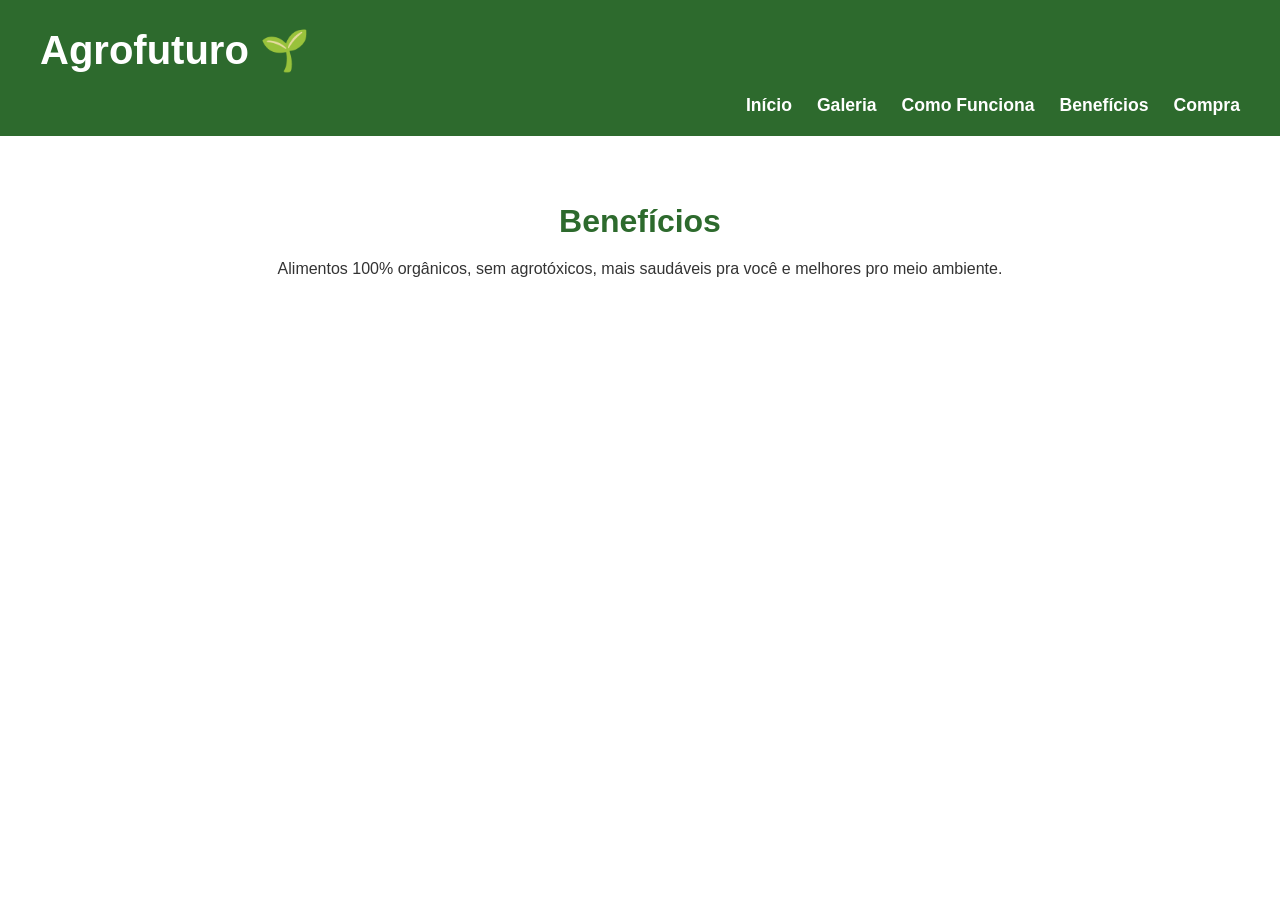
==== beneficios.html @ d50f1926 "Update beneficios.html" ====
<!DOCTYPE html>
<html lang="pt-br">
<head>
  <meta charset="UTF-8">
  <title>Benefícios - Agrofuturo</title>
  <link rel="stylesheet" href="style.css">
</head>
<body>
  <header>
    <div class="header-top">
      <h1>Agrofuturo 🌱</h1>
      <div class="espaco-logo"></div>
    </div>
    <nav>
      <a href="index.html">Início</a>
      <a href="galeria.html">Galeria</a>
      <a href="como-funciona.html">Como Funciona</a>
      <a href="beneficios.html">Benefícios</a>
      <a href="compra.html">Compra</a>
    </nav>
  </header>
  <main class="container">
    <h2>Benefícios</h2>
    <p>Alimentos 100% orgânicos, sem agrotóxicos, mais saudáveis pra você e melhores pro meio ambiente.</p>
  </main>
</body>
</html>
---- style.css ----
* { box-sizing: border-box; }
body {
  margin: 0;
  font-family: Arial, sans-serif;
  background: #fff;
  color: #333;
}

header {
  background: #2d6a2d;
  padding: 20px 40px;
}
.header-top {
  max-width: 1200px;
  margin: 0 auto;
  display: flex;
  justify-content: space-between;
  align-items: center;
}
header h1 {
  color: white;
  margin: 0;
  font-size: 2.5em;
  display: flex;
  align-items: center;
  gap: 10px;
}
.espaco-logo {
  width: 150px;
  height: 60px;
  background: transparent;
}
header nav {
  display: flex;
  justify-content: flex-end;
  gap: 25px;
  margin-top: 15px;
}
header nav a {
  color: white;
  text-decoration: none;
  font-size: 1.1em;
  font-weight: bold;
}
header nav a:hover { text-decoration: underline; }

.banner {
  width: 100%;
  height: 50vh;
  background: #f0f0f0;
  display: block;
}

.container {
  max-width: 1200px;
  margin: 0 auto;
  padding: 40px 20px;
  text-align: center;
}
.container h2 {
  color: #2d6a2d;
  font-size: 2em;
  margin-bottom: 20px;
}

.titulo-galeria {
  display: flex;
  justify-content: center;
  align-items: center;
  gap: 15px;
  margin: 30px 0;
}
.titulo-galeria h2 { font-size: 2.2em; color: #2d6a2d; margin: 0; }
.titulo-galeria span { font-size: 2.8em; }

.galeria {
  display: grid;
  grid-template-columns: repeat(3, 1fr);
  gap: 20px;
  margin-top: 30px;
}
.galeria img {
  width: 100%;
  height: 250px;
  object-fit: cover;
  border-radius: 8px;
}
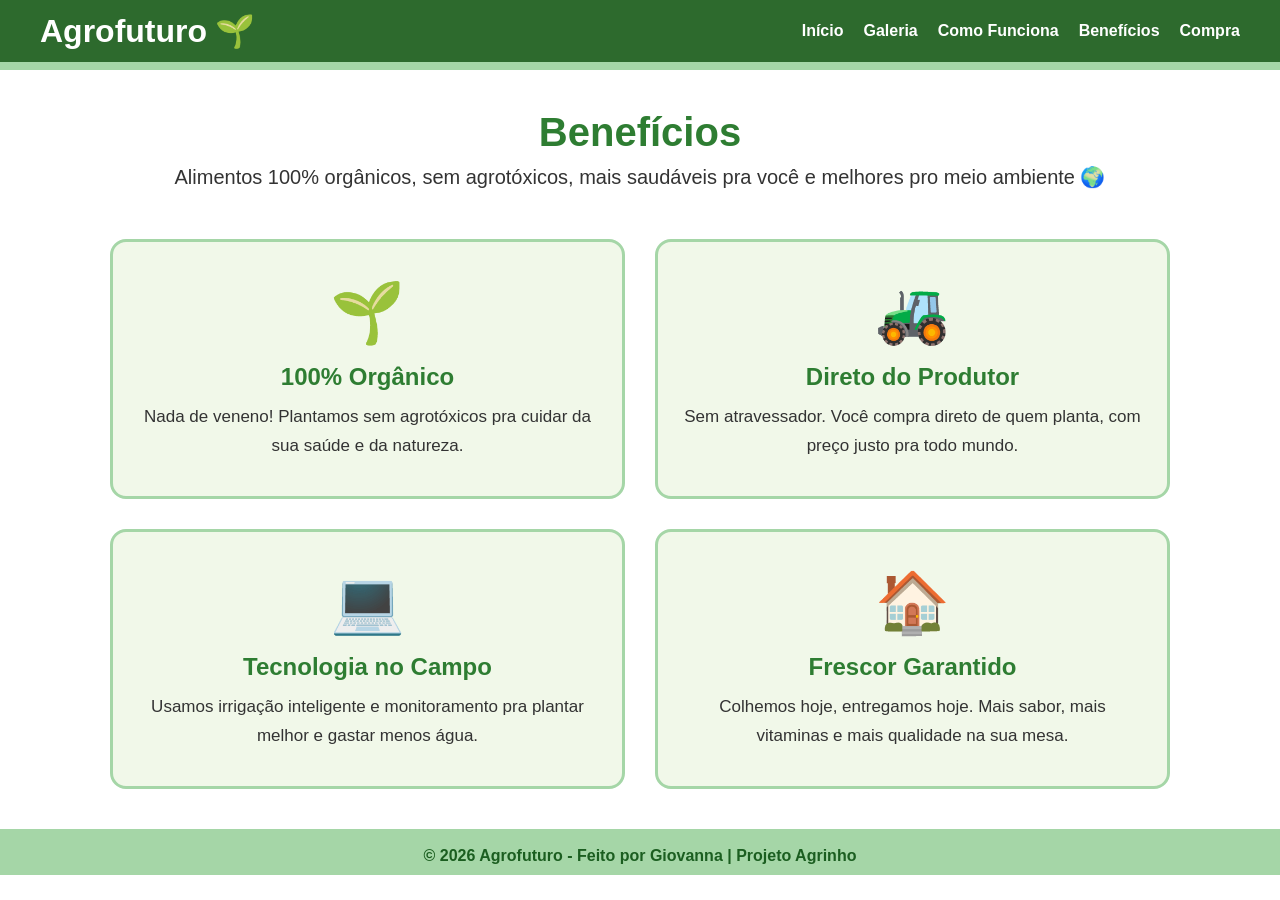
==== commit b5d9e88c: "Update beneficios.html" ====
--- a/beneficios.html
+++ b/beneficios.html
@@ -2,14 +2,85 @@
 <html lang="pt-br">
 <head>
   <meta charset="UTF-8">
+  <meta name="viewport" content="width=device-width, initial-scale=1.0">
   <title>Benefícios - Agrofuturo</title>
   <link rel="stylesheet" href="style.css">
+  <style>
+    body { margin: 0; }
+    .linha-verde-topo {
+      width: 100%;
+      height: 8px;
+      background: #a5d6a7;
+      margin: 0;
+    }
+    .beneficios-container {
+      max-width: 1100px;
+      margin: 40px auto;
+      padding: 0 20px;
+      text-align: center;
+    }
+    .beneficios-container h2 {
+      color: #2e7d32;
+      font-size: 40px;
+      margin-bottom: 10px;
+    }
+    .beneficios-container > p {
+      font-size: 20px;
+      margin-bottom: 50px;
+      color: #333;
+      font-weight: 500;
+    }
+    .grid-beneficios {
+      display: grid;
+      grid-template-columns: repeat(2, 1fr); /* 2x2 = 4 caixas */
+      gap: 30px;
+    }
+    .card-beneficio {
+      background: #f1f8e9;
+      padding: 35px 25px;
+      border-radius: 16px;
+      border: 3px solid #a5d6a7;
+      transition: transform 0.3s ease;
+    }
+    .card-beneficio:hover {
+      transform: scale(1.05); /* Aumenta ao passar o mouse igual a galeria */
+    }
+    .card-beneficio span {
+      font-size: 60px; /* Emoji grande igual você quer */
+      display: block;
+      margin-bottom: 15px;
+    }
+    .card-beneficio h3 {
+      color: #2e7d32;
+      font-size: 24px;
+      margin-bottom: 12px;
+    }
+    .card-beneficio p {
+      font-size: 17px;
+      color: #333;
+      line-height: 1.7;
+    }
+    header .logo { display: flex; align-items: center; gap: 10px; }
+    header .logo h1::after { content: " 🌱"; }
+    .linha-verde {
+      width: 100%;
+      height: 8px;
+      background: #a5d6a7;
+      margin-top: 40px;
+    }
+    footer {
+      background: #a5d6a7;
+      text-align: center;
+      padding: 10px;
+      color: #1b5e20;
+      font-weight: bold;
+    }
+  </style>
 </head>
 <body>
   <header>
-    <div class="header-top">
-      <h1>Agrofuturo 🌱</h1>
-      <div class="espaco-logo"></div>
+    <div class="logo">
+      <h1>Agrofuturo</h1>
     </div>
     <nav>
       <a href="index.html">Início</a>
@@ -19,9 +90,46 @@
       <a href="compra.html">Compra</a>
     </nav>
   </header>
-  <main class="container">
-    <h2>Benefícios</h2>
-    <p>Alimentos 100% orgânicos, sem agrotóxicos, mais saudáveis pra você e melhores pro meio ambiente.</p>
+  
+  <div class="linha-verde-topo"></div>
+
+  <main>
+    <div class="beneficios-container">
+      <h2>Benefícios</h2>
+      <p>Alimentos 100% orgânicos, sem agrotóxicos, mais saudáveis pra você e melhores pro meio ambiente 🌍</p>
+
+      <div class="grid-beneficios">
+        <div class="card-beneficio">
+          <span>🌱</span>
+          <h3>100% Orgânico</h3>
+          <p>Nada de veneno! Plantamos sem agrotóxicos pra cuidar da sua saúde e da natureza.</p>
+        </div>
+
+        <div class="card-beneficio">
+          <span>🚜</span>
+          <h3>Direto do Produtor</h3>
+          <p>Sem atravessador. Você compra direto de quem planta, com preço justo pra todo mundo.</p>
+        </div>
+
+        <div class="card-beneficio">
+          <span>💻</span>
+          <h3>Tecnologia no Campo</h3>
+          <p>Usamos irrigação inteligente e monitoramento pra plantar melhor e gastar menos água.</p>
+        </div>
+
+        <div class="card-beneficio">
+          <span>🏠</span>
+          <h3>Frescor Garantido</h3>
+          <p>Colhemos hoje, entregamos hoje. Mais sabor, mais vitaminas e mais qualidade na sua mesa.</p>
+        </div>
+      </div>
+    </div>
+
+    <div class="linha-verde"></div>
   </main>
+  
+  <footer>
+    <p>© 2026 Agrofuturo - Feito por Giovanna | Projeto Agrinho</p>
+  </footer>
 </body>
 </html>
--- a/style.css
+++ b/style.css
@@ -1,6 +1,5 @@
-* { box-sizing: border-box; }
+* { box-sizing: border-box; margin: 0; padding: 0; }
 body {
-  margin: 0;
   font-family: Arial, sans-serif;
   background: #fff;
   color: #333;
@@ -8,80 +7,32 @@
 
 header {
   background: #2d6a2d;
-  padding: 20px 40px;
-}
-.header-top {
-  max-width: 1200px;
-  margin: 0 auto;
+  padding: 12px 40px; /* header menor */
   display: flex;
   justify-content: space-between;
   align-items: center;
 }
 header h1 {
   color: white;
-  margin: 0;
-  font-size: 2.5em;
+  font-size: 2em; /* tamanho menor */
   display: flex;
   align-items: center;
-  gap: 10px;
-}
-.espaco-logo {
-  width: 150px;
-  height: 60px;
-  background: transparent;
+  gap: 8px;
 }
 header nav {
   display: flex;
-  justify-content: flex-end;
-  gap: 25px;
-  margin-top: 15px;
+  gap: 20px;
 }
 header nav a {
   color: white;
   text-decoration: none;
-  font-size: 1.1em;
+  font-size: 1em;
   font-weight: bold;
 }
 header nav a:hover { text-decoration: underline; }
 
 .banner {
   width: 100%;
-  height: 50vh;
+  height: 40vh; /* foto menor, antes tava 50vh */
   background: #f0f0f0;
-  display: block;
 }
-
-.container {
-  max-width: 1200px;
-  margin: 0 auto;
-  padding: 40px 20px;
-  text-align: center;
-}
-.container h2 {
-  color: #2d6a2d;
-  font-size: 2em;
-  margin-bottom: 20px;
-}
-
-.titulo-galeria {
-  display: flex;
-  justify-content: center;
-  align-items: center;
-  gap: 15px;
-  margin: 30px 0;
-}
-.titulo-galeria h2 { font-size: 2.2em; color: #2d6a2d; margin: 0; }
-.titulo-galeria span { font-size: 2.8em; }
-
-.galeria {
-  display: grid;
-  grid-template-columns: repeat(3, 1fr);
-  gap: 20px;
-  margin-top: 30px;
-}
-.galeria img {
-  width: 100%;
-  height: 250px;
-  object-fit: cover;
-  border-radius: 8px;
-}
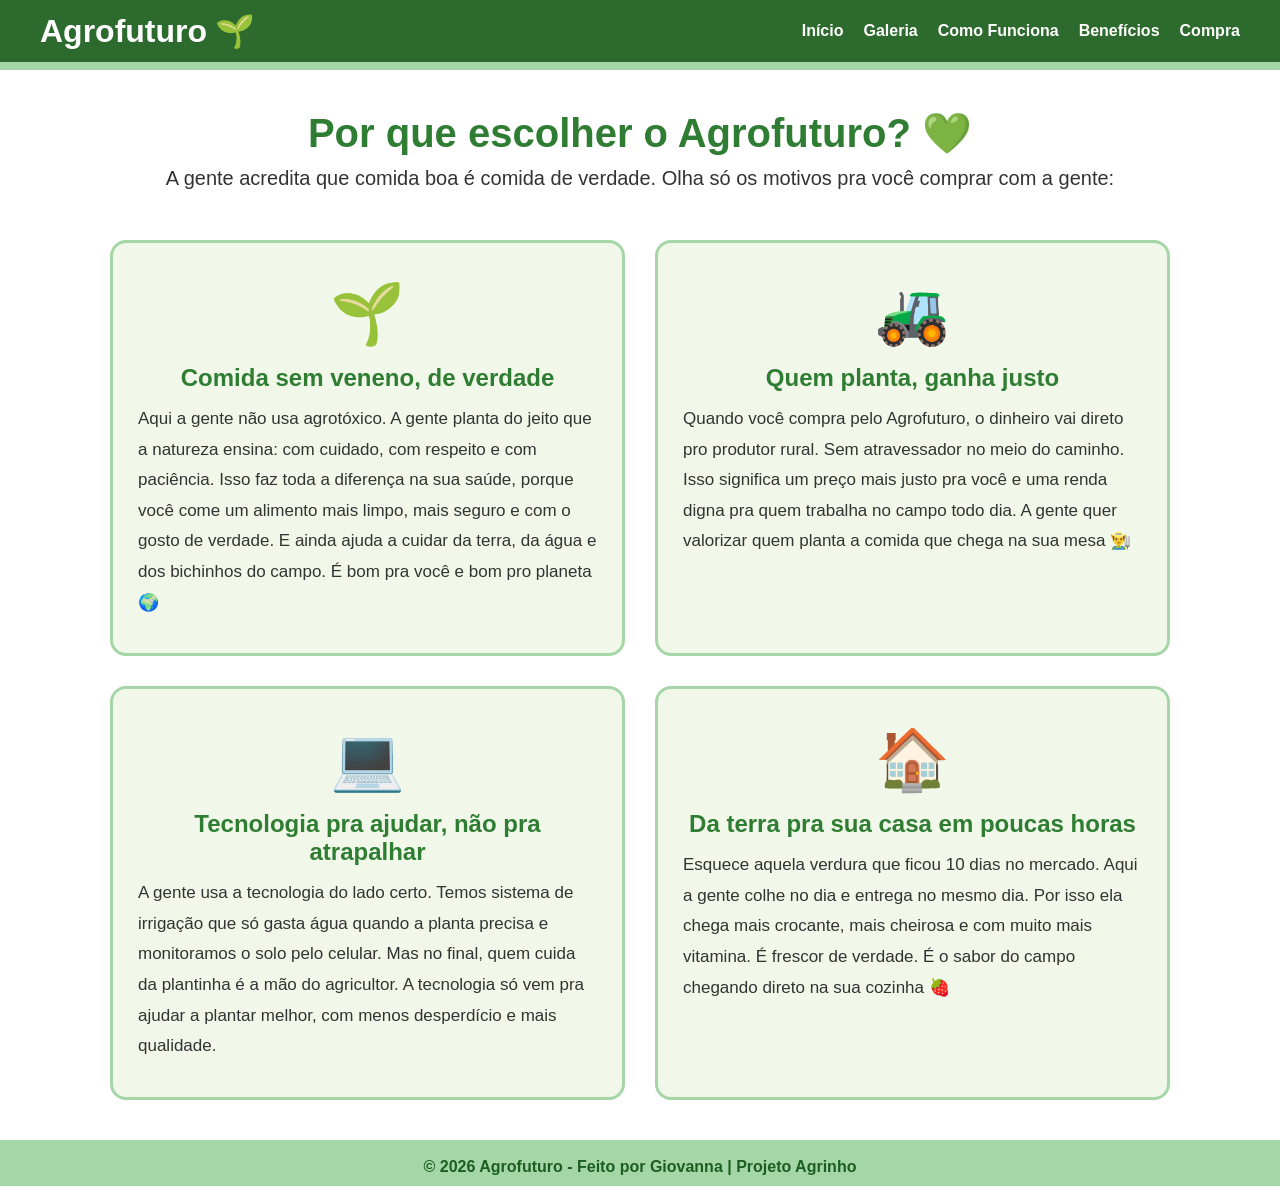
==== commit e5600a33: "Update beneficios.html" ====
--- a/beneficios.html
+++ b/beneficios.html
@@ -32,7 +32,7 @@
     }
     .grid-beneficios {
       display: grid;
-      grid-template-columns: repeat(2, 1fr); /* 2x2 = 4 caixas */
+      grid-template-columns: repeat(2, 1fr);
       gap: 30px;
     }
     .card-beneficio {
@@ -41,24 +41,27 @@
       border-radius: 16px;
       border: 3px solid #a5d6a7;
       transition: transform 0.3s ease;
+      text-align: left; /* Texto alinhado pra ficar mais natural */
     }
     .card-beneficio:hover {
-      transform: scale(1.05); /* Aumenta ao passar o mouse igual a galeria */
+      transform: scale(1.03);
     }
     .card-beneficio span {
-      font-size: 60px; /* Emoji grande igual você quer */
+      font-size: 60px;
       display: block;
+      text-align: center;
       margin-bottom: 15px;
     }
     .card-beneficio h3 {
       color: #2e7d32;
       font-size: 24px;
       margin-bottom: 12px;
+      text-align: center;
     }
     .card-beneficio p {
       font-size: 17px;
       color: #333;
-      line-height: 1.7;
+      line-height: 1.8; /* Mais espaço entre linhas pra ficar mais leve */
     }
     header .logo { display: flex; align-items: center; gap: 10px; }
     header .logo h1::after { content: " 🌱"; }
@@ -95,32 +98,32 @@
 
   <main>
     <div class="beneficios-container">
-      <h2>Benefícios</h2>
-      <p>Alimentos 100% orgânicos, sem agrotóxicos, mais saudáveis pra você e melhores pro meio ambiente 🌍</p>
+      <h2>Por que escolher o Agrofuturo? 💚</h2>
+      <p>A gente acredita que comida boa é comida de verdade. Olha só os motivos pra você comprar com a gente:</p>
 
       <div class="grid-beneficios">
         <div class="card-beneficio">
           <span>🌱</span>
-          <h3>100% Orgânico</h3>
-          <p>Nada de veneno! Plantamos sem agrotóxicos pra cuidar da sua saúde e da natureza.</p>
+          <h3>Comida sem veneno, de verdade</h3>
+          <p>Aqui a gente não usa agrotóxico. A gente planta do jeito que a natureza ensina: com cuidado, com respeito e com paciência. Isso faz toda a diferença na sua saúde, porque você come um alimento mais limpo, mais seguro e com o gosto de verdade. E ainda ajuda a cuidar da terra, da água e dos bichinhos do campo. É bom pra você e bom pro planeta 🌍</p>
         </div>
 
         <div class="card-beneficio">
           <span>🚜</span>
-          <h3>Direto do Produtor</h3>
-          <p>Sem atravessador. Você compra direto de quem planta, com preço justo pra todo mundo.</p>
+          <h3>Quem planta, ganha justo</h3>
+          <p>Quando você compra pelo Agrofuturo, o dinheiro vai direto pro produtor rural. Sem atravessador no meio do caminho. Isso significa um preço mais justo pra você e uma renda digna pra quem trabalha no campo todo dia. A gente quer valorizar quem planta a comida que chega na sua mesa 👨‍🌾</p>
         </div>
 
         <div class="card-beneficio">
           <span>💻</span>
-          <h3>Tecnologia no Campo</h3>
-          <p>Usamos irrigação inteligente e monitoramento pra plantar melhor e gastar menos água.</p>
+          <h3>Tecnologia pra ajudar, não pra atrapalhar</h3>
+          <p>A gente usa a tecnologia do lado certo. Temos sistema de irrigação que só gasta água quando a planta precisa e monitoramos o solo pelo celular. Mas no final, quem cuida da plantinha é a mão do agricultor. A tecnologia só vem pra ajudar a plantar melhor, com menos desperdício e mais qualidade.</p>
         </div>
 
         <div class="card-beneficio">
           <span>🏠</span>
-          <h3>Frescor Garantido</h3>
-          <p>Colhemos hoje, entregamos hoje. Mais sabor, mais vitaminas e mais qualidade na sua mesa.</p>
+          <h3>Da terra pra sua casa em poucas horas</h3>
+          <p>Esquece aquela verdura que ficou 10 dias no mercado. Aqui a gente colhe no dia e entrega no mesmo dia. Por isso ela chega mais crocante, mais cheirosa e com muito mais vitamina. É frescor de verdade. É o sabor do campo chegando direto na sua cozinha 🍓</p>
         </div>
       </div>
     </div>
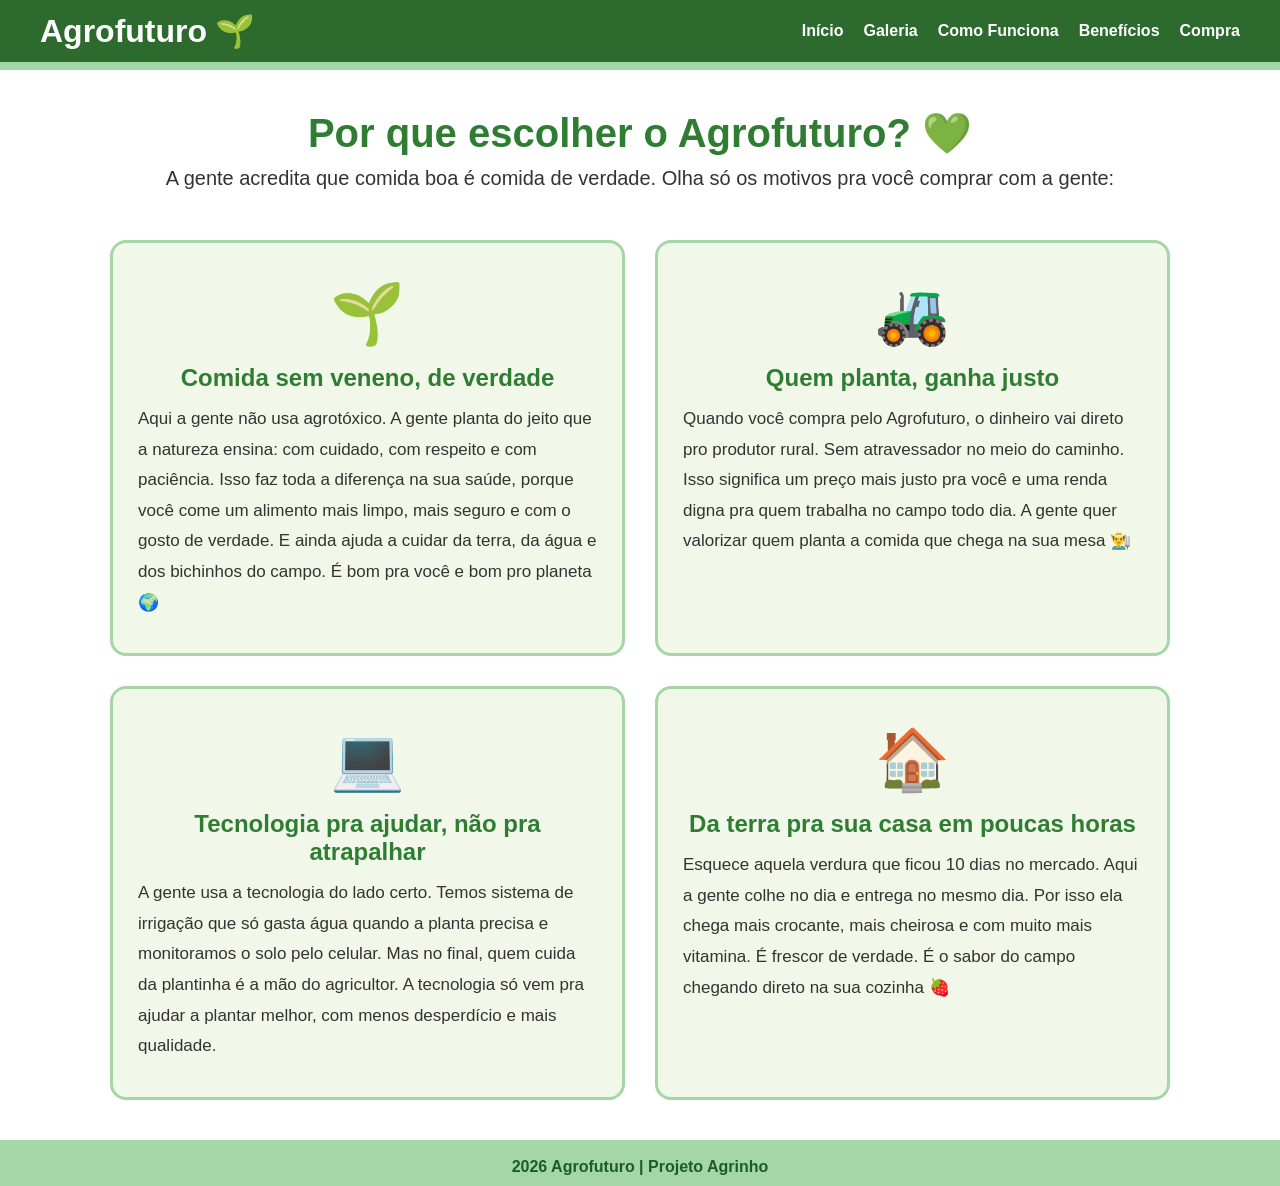
==== commit 4699b817: "Update beneficios.html" ====
--- a/beneficios.html
+++ b/beneficios.html
@@ -132,7 +132,7 @@
   </main>
   
   <footer>
-    <p>© 2026 Agrofuturo - Feito por Giovanna | Projeto Agrinho</p>
+    <p>2026 Agrofuturo | Projeto Agrinho</p>
   </footer>
 </body>
 </html>
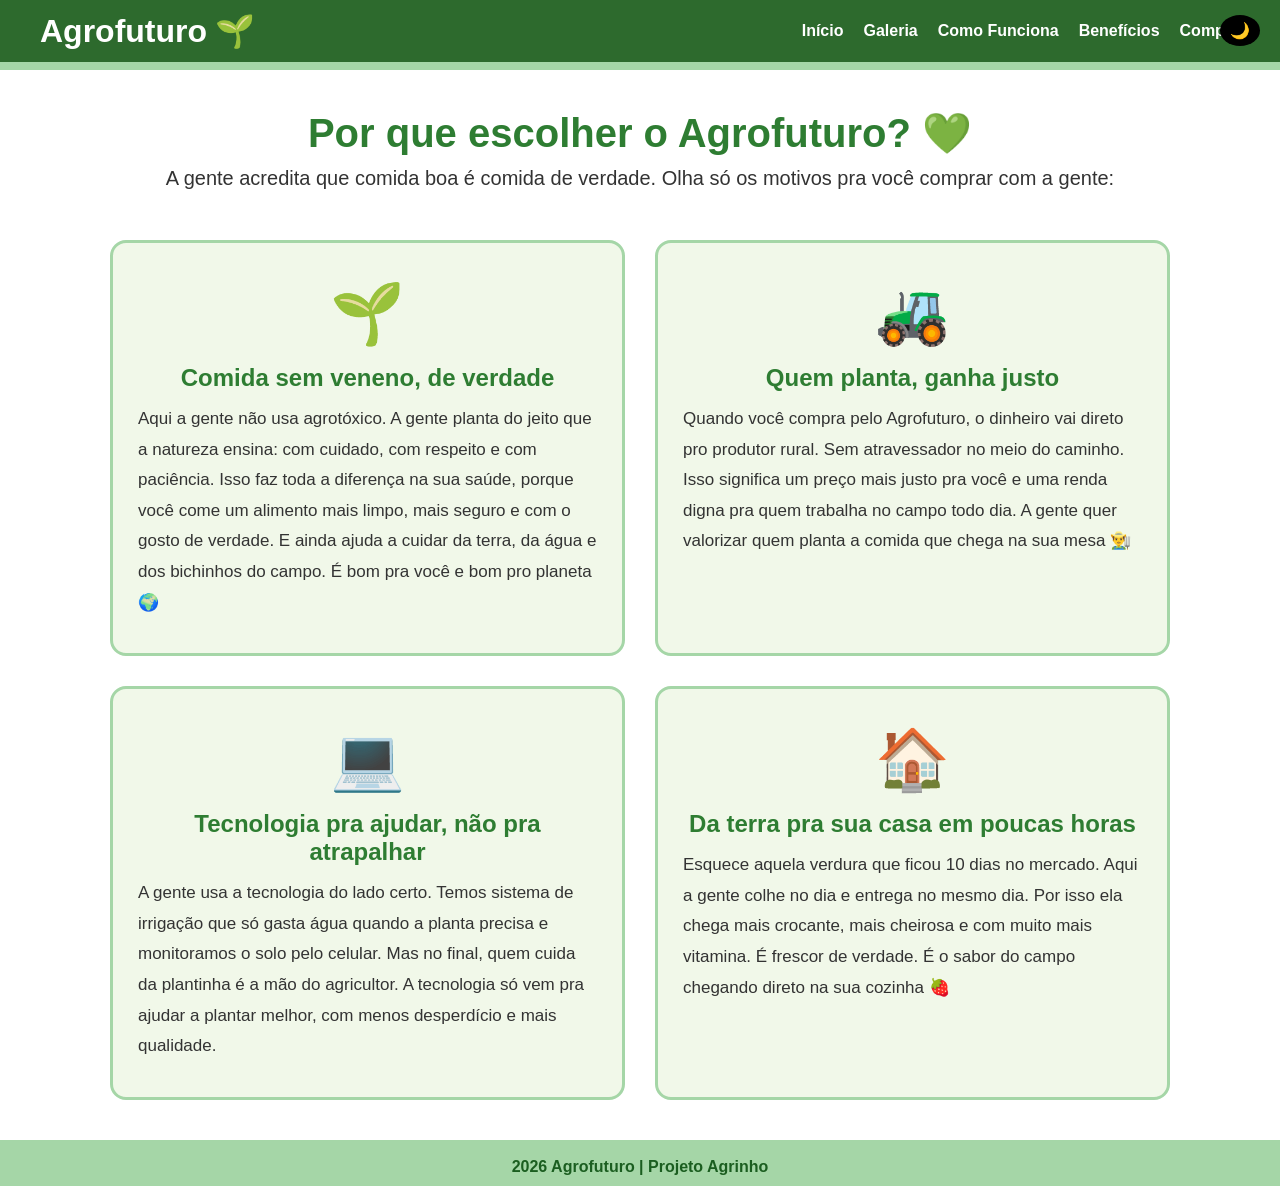
==== commit dfeb0a60: "Update beneficios.html" ====
--- a/beneficios.html
+++ b/beneficios.html
@@ -79,6 +79,18 @@
       font-weight: bold;
     }
   </style>
+  <style>
+  header { position: relative; }
+  #btnModoEscuro { position: absolute; top: 15px; right: 20px; background: #000; color: white; border: none; padding: 6px 10px; border-radius: 50%; font-size: 16px; cursor: pointer; z-index: 999; }
+  body.modo-escuro { background: #121212 !important; color: #e0e0e0 !important; }
+  body.modo-escuro header, body.modo-escuro nav, body.modo-escuro footer { background: #1f1f1f !important; }
+</style>
+<button id="btnModoEscuro">🌙</button>
+<script>
+  const btn = document.getElementById('btnModoEscuro');
+  if(localStorage.getItem('modo') === 'escuro') { document.body.classList.add('modo-escuro'); btn.textContent = '☀️'; }
+  btn.onclick = () => { document.body.classList.toggle('modo-escuro'); localStorage.setItem('modo', document.body.classList.contains('modo-escuro') ? 'escuro' : 'claro'); btn.textContent = document.body.classList.contains('modo-escuro') ? '☀️' : '🌙'; };
+</script>
 </head>
 <body>
   <header>
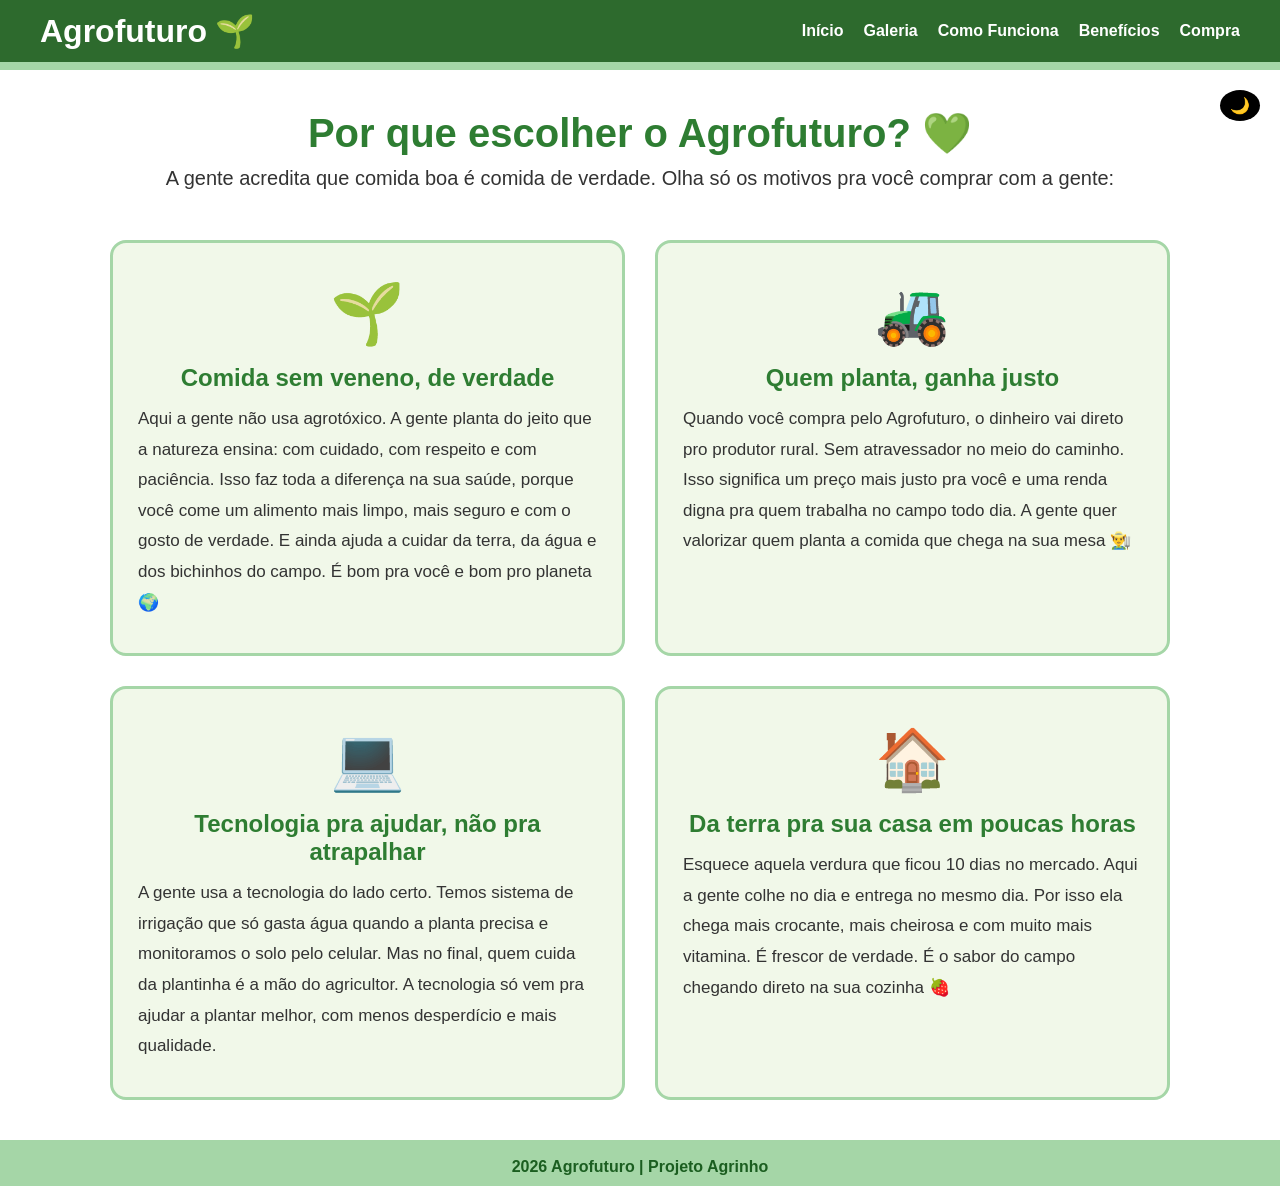
==== commit 47236344: "Update beneficios.html" ====
--- a/beneficios.html
+++ b/beneficios.html
@@ -81,7 +81,7 @@
   </style>
   <style>
   header { position: relative; }
-  #btnModoEscuro { position: absolute; top: 15px; right: 20px; background: #000; color: white; border: none; padding: 6px 10px; border-radius: 50%; font-size: 16px; cursor: pointer; z-index: 999; }
+  #btnModoEscuro { position: absolute; top: 90px; right: 20px; background: #000; color: white; border: none; padding: 6px 10px; border-radius: 50%; font-size: 16px; cursor: pointer; z-index: 999; }
   body.modo-escuro { background: #121212 !important; color: #e0e0e0 !important; }
   body.modo-escuro header, body.modo-escuro nav, body.modo-escuro footer { background: #1f1f1f !important; }
 </style>
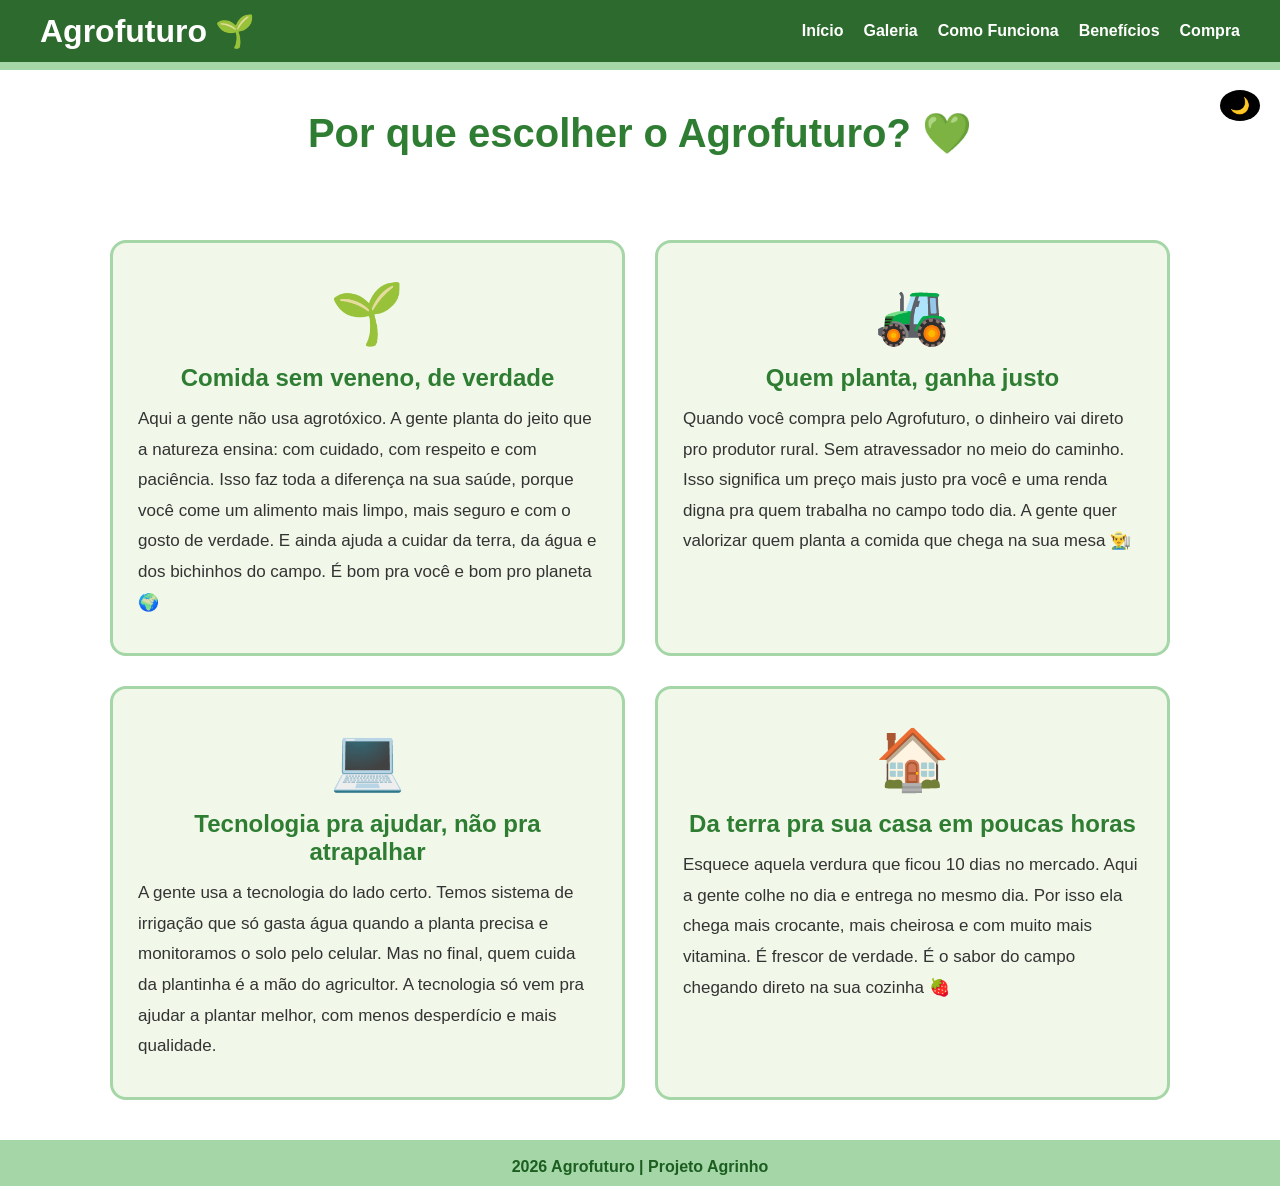
==== commit eddea149: "Update beneficios.html" ====
--- a/beneficios.html
+++ b/beneficios.html
@@ -111,7 +111,7 @@
   <main>
     <div class="beneficios-container">
       <h2>Por que escolher o Agrofuturo? 💚</h2>
-      <p>A gente acredita que comida boa é comida de verdade. Olha só os motivos pra você comprar com a gente:</p>
+      <p style="color: #ffffff !important;">A gente acredita que comida boa é comida de verdade. Olha só os motivos pra você comprar com a gente:</p>
 
       <div class="grid-beneficios">
         <div class="card-beneficio">
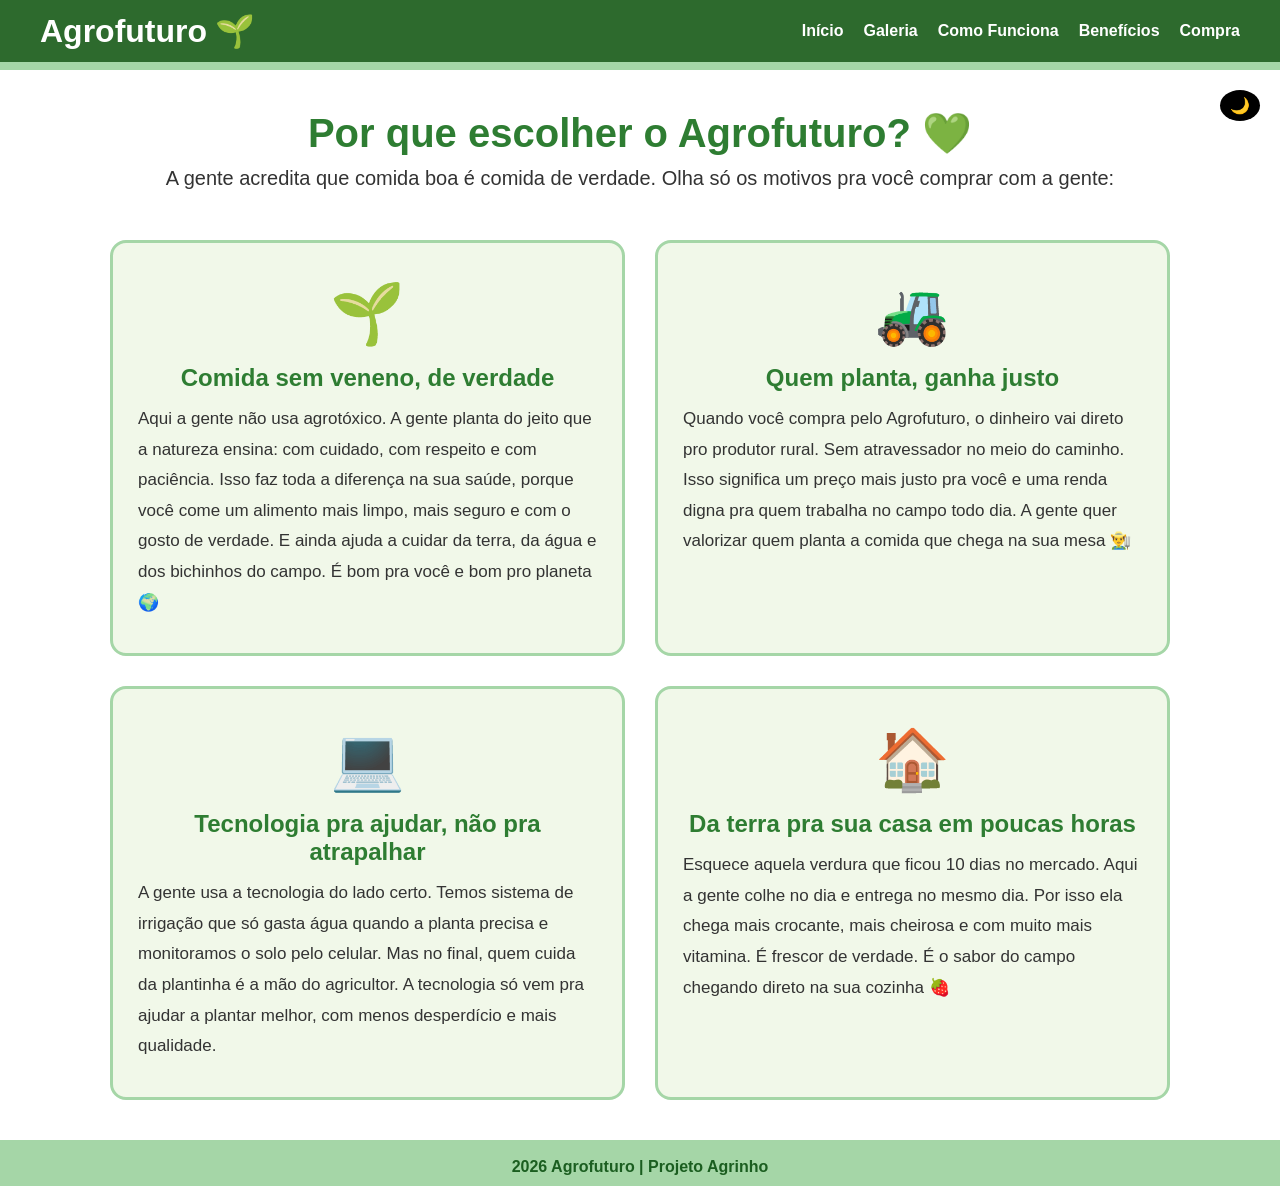
==== commit 673a7630: "Update beneficios.html" ====
--- a/beneficios.html
+++ b/beneficios.html
@@ -111,7 +111,7 @@
   <main>
     <div class="beneficios-container">
       <h2>Por que escolher o Agrofuturo? 💚</h2>
-      <p style="color: #ffffff !important;">A gente acredita que comida boa é comida de verdade. Olha só os motivos pra você comprar com a gente:</p>
+      <p>A gente acredita que comida boa é comida de verdade. Olha só os motivos pra você comprar com a gente:</p>
 
       <div class="grid-beneficios">
         <div class="card-beneficio">
